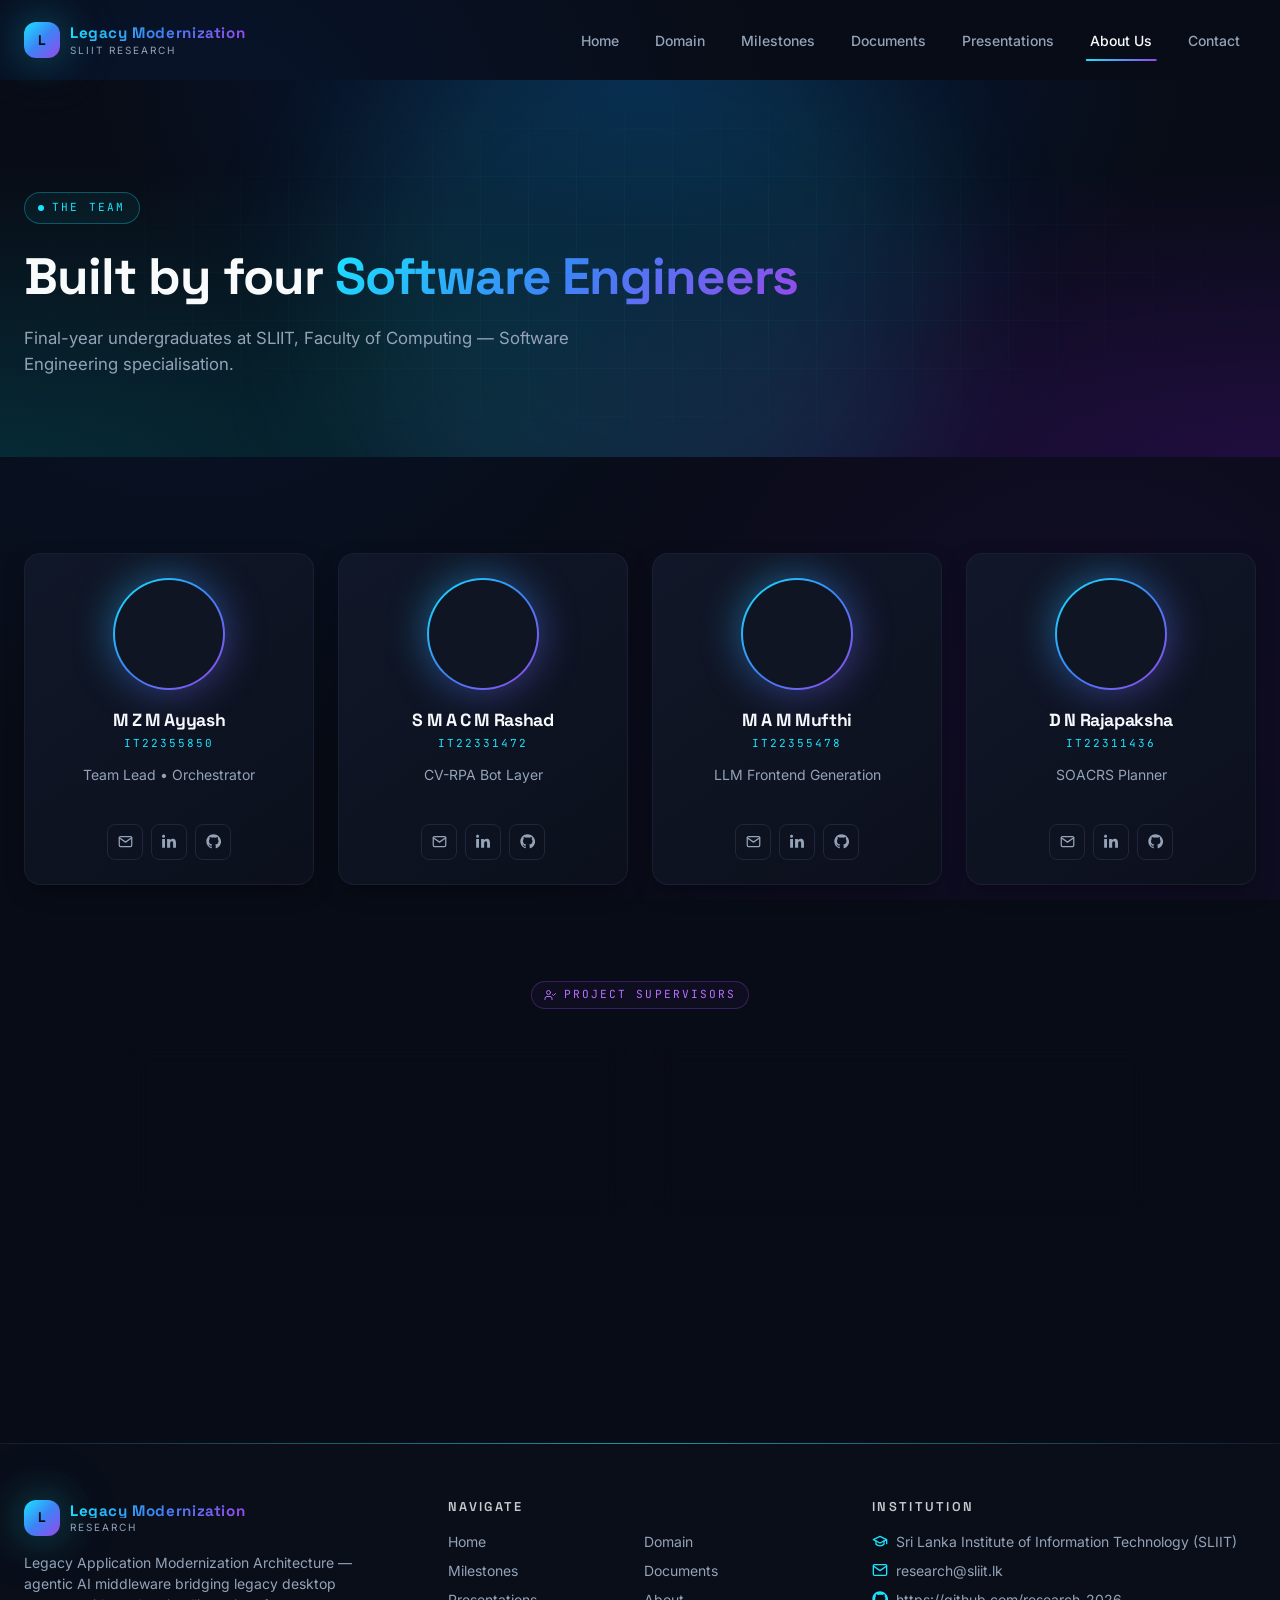
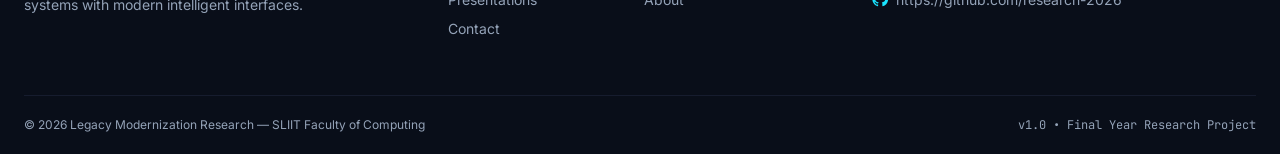
==== public/static/about.html @ c26b7e1b "first commit" ====
<!doctype html>
<html lang="en">

<head>
  <meta charset="UTF-8" />
  <meta name="viewport" content="width=device-width, initial-scale=1.0" />
  <title>About the Team — Legacy Modernization Research</title>
  <meta name="description"
    content="Final-year undergraduates at SLIIT, Faculty of Computing — Software Engineering specialisation." />
  <link rel="preconnect" href="https://fonts.googleapis.com" />
  <link rel="preconnect" href="https://fonts.gstatic.com" crossorigin />
  <link
    href="https://fonts.googleapis.com/css2?family=Inter:wght@300;400;500;600;700&family=Space+Grotesk:wght@400;500;600;700&family=JetBrains+Mono:wght@400;500&display=swap"
    rel="stylesheet" />
  <link rel="stylesheet" href="styles.css" />
</head>

<body>
  <div class="app-shell">

    <header class="site-header">
      <div class="container">
        <nav class="nav" aria-label="Primary">
          <a class="brand" href="index.html"><span class="brand-mark">L</span><span class="brand-text"><span
                class="brand-name brand-name-grad">Legacy Modernization</span><span class="brand-sub">SLIIT
                Research</span></span></a>
          <div class="nav-links">
            <a class="nav-link" data-nav="index.html" href="index.html">Home</a>
            <a class="nav-link" data-nav="domain.html" href="domain.html">Domain</a>
            <a class="nav-link" data-nav="milestones.html" href="milestones.html">Milestones</a>
            <a class="nav-link" data-nav="documents.html" href="documents.html">Documents</a>
            <a class="nav-link" data-nav="presentations.html" href="presentations.html">Presentations</a>
            <a class="nav-link" data-nav="about.html" href="about.html">About Us</a>
            <a class="nav-link" data-nav="contact.html" href="contact.html">Contact</a>
          </div>
          <button class="menu-btn" aria-label="Toggle menu" aria-expanded="false">
            <svg class="menu-icon-open" width="20" height="20" viewBox="0 0 24 24" fill="none" stroke="currentColor"
              stroke-width="2" stroke-linecap="round" stroke-linejoin="round">
              <line x1="3" y1="6" x2="21" y2="6" />
              <line x1="3" y1="12" x2="21" y2="12" />
              <line x1="3" y1="18" x2="21" y2="18" />
            </svg>
            <svg class="menu-icon-close" style="display:none" width="20" height="20" viewBox="0 0 24 24" fill="none"
              stroke="currentColor" stroke-width="2" stroke-linecap="round" stroke-linejoin="round">
              <line x1="18" y1="6" x2="6" y2="18" />
              <line x1="6" y1="6" x2="18" y2="18" />
            </svg>
          </button>
        </nav>
      </div>
      <div class="mobile-drawer">
        <div class="container">
          <div class="mobile-drawer-inner">
            <a class="mobile-link" data-nav="index.html" href="index.html">Home</a>
            <a class="mobile-link" data-nav="domain.html" href="domain.html">Domain</a>
            <a class="mobile-link" data-nav="milestones.html" href="milestones.html">Milestones</a>
            <a class="mobile-link" data-nav="documents.html" href="documents.html">Documents</a>
            <a class="mobile-link" data-nav="presentations.html" href="presentations.html">Presentations</a>
            <a class="mobile-link" data-nav="about.html" href="about.html">About Us</a>
            <a class="mobile-link" data-nav="contact.html" href="contact.html">Contact</a>
          </div>
        </div>
      </div>
    </header>

    <main>
      <section class="page-hero">
        <div class="page-hero-grid grid-bg"></div>
        <div class="page-hero-blob"></div>
        <div class="container">
          <div class="page-hero-inner">
            <div class="hero-eyebrow animate-fade-in"><span
                style="width:6px;height:6px;border-radius:9999px;background:hsl(var(--primary));display:inline-block;animation:glow-pulse 4s ease-in-out infinite;"></span>The
              Team</div>
            <h1 class="animate-fade-in-up">Built by four <span class="text-gradient">Software Engineers</span></h1>
            <p class="subtitle animate-fade-in-up delay-150">Final-year undergraduates at SLIIT, Faculty of Computing —
              Software Engineering specialisation.</p>
          </div>
        </div>
      </section>

      <section class="section">
        <div class="container">
          <div class="team-grid">

            <div class="glow-card team-card animate-fade-in-up">
              <div class="avatar-wrap">
                <div class="avatar-glow"></div>
                <div class="avatar-ring">
                  <div class="avatar-inner text-gradient">MA</div>
                </div>
              </div>
              <h3>M Z M Ayyash</h3>
              <p class="team-id">IT22355850</p>
              <p class="team-role">Team Lead • Orchestrator</p>
              <div class="team-icons">
                <a class="icon-btn" href="mailto:it22355850@my.sliit.lk" aria-label="Email"><svg width="15" height="15"
                    viewBox="0 0 24 24" fill="none" stroke="currentColor" stroke-width="2" stroke-linecap="round"
                    stroke-linejoin="round">
                    <rect x="2" y="4" width="20" height="16" rx="2" />
                    <polyline points="22 6 12 13 2 6" />
                  </svg></a>
                <a class="icon-btn" href="https://www.linkedin.com/in/ayyashzamny/" onclick="event.preventDefault()"
                  aria-label="LinkedIn"><svg width="15" height="15" viewBox="0 0 24 24" fill="currentColor">
                    <path
                      d="M4.98 3.5C4.98 4.88 3.87 6 2.5 6S0 4.88 0 3.5 1.12 1 2.5 1s2.48 1.12 2.48 2.5zM.22 8h4.56v14H.22zM8.13 8h4.37v1.92h.06c.61-1.16 2.1-2.38 4.32-2.38 4.62 0 5.47 3.04 5.47 7v7.46h-4.56v-6.61c0-1.58-.03-3.61-2.2-3.61-2.2 0-2.54 1.72-2.54 3.5V22H8.13z" />
                  </svg></a>
                <a class="icon-btn" href="https://github.com/ayyashzamny" onclick="event.preventDefault()"
                  aria-label="GitHub"><svg width="15" height="15" viewBox="0 0 24 24" fill="currentColor">
                    <path
                      d="M12 .5C5.6.5.5 5.6.5 12c0 5.1 3.3 9.4 7.9 10.9.6.1.8-.3.8-.6v-2.2c-3.2.7-3.9-1.5-3.9-1.5-.5-1.3-1.3-1.7-1.3-1.7-1.1-.7.1-.7.1-.7 1.2.1 1.8 1.2 1.8 1.2 1 1.8 2.7 1.3 3.4 1 .1-.8.4-1.3.8-1.6-2.6-.3-5.3-1.3-5.3-5.7 0-1.3.5-2.3 1.2-3.1-.1-.3-.5-1.5.1-3.1 0 0 1-.3 3.3 1.2.9-.3 2-.4 3-.4s2.1.1 3 .4c2.3-1.6 3.3-1.2 3.3-1.2.7 1.6.2 2.8.1 3.1.8.8 1.2 1.9 1.2 3.1 0 4.4-2.7 5.4-5.3 5.7.4.4.8 1.1.8 2.2v3.3c0 .3.2.7.8.6 4.6-1.5 7.9-5.8 7.9-10.9C23.5 5.6 18.4.5 12 .5z" />
                  </svg></a>
              </div>
            </div>

            <div class="glow-card team-card animate-fade-in-up delay-100">
              <div class="avatar-wrap">
                <div class="avatar-glow"></div>
                <div class="avatar-ring">
                  <div class="avatar-inner text-gradient">SR</div>
                </div>
              </div>
              <h3>S M A C M Rashad</h3>
              <p class="team-id">IT22331472</p>
              <p class="team-role">CV-RPA Bot Layer</p>
              <div class="team-icons">
                <a class="icon-btn" href="mailto:it22331472@my.sliit.lk" aria-label="Email"><svg width="15" height="15"
                    viewBox="0 0 24 24" fill="none" stroke="currentColor" stroke-width="2" stroke-linecap="round"
                    stroke-linejoin="round">
                    <rect x="2" y="4" width="20" height="16" rx="2" />
                    <polyline points="22 6 12 13 2 6" />
                  </svg></a>
                <a class="icon-btn" href="https://www.linkedin.com/in/rashad-cader/" onclick="event.preventDefault()"
                  aria-label="LinkedIn"><svg width="15" height="15" viewBox="0 0 24 24" fill="currentColor">
                    <path
                      d="M4.98 3.5C4.98 4.88 3.87 6 2.5 6S0 4.88 0 3.5 1.12 1 2.5 1s2.48 1.12 2.48 2.5zM.22 8h4.56v14H.22zM8.13 8h4.37v1.92h.06c.61-1.16 2.1-2.38 4.32-2.38 4.62 0 5.47 3.04 5.47 7v7.46h-4.56v-6.61c0-1.58-.03-3.61-2.2-3.61-2.2 0-2.54 1.72-2.54 3.5V22H8.13z" />
                  </svg></a>
                <a class="icon-btn" href="https://github.com/R21Rash" onclick="event.preventDefault()"
                  aria-label="GitHub"><svg width="15" height="15" viewBox="0 0 24 24" fill="currentColor">
                    <path
                      d="M12 .5C5.6.5.5 5.6.5 12c0 5.1 3.3 9.4 7.9 10.9.6.1.8-.3.8-.6v-2.2c-3.2.7-3.9-1.5-3.9-1.5-.5-1.3-1.3-1.7-1.3-1.7-1.1-.7.1-.7.1-.7 1.2.1 1.8 1.2 1.8 1.2 1 1.8 2.7 1.3 3.4 1 .1-.8.4-1.3.8-1.6-2.6-.3-5.3-1.3-5.3-5.7 0-1.3.5-2.3 1.2-3.1-.1-.3-.5-1.5.1-3.1 0 0 1-.3 3.3 1.2.9-.3 2-.4 3-.4s2.1.1 3 .4c2.3-1.6 3.3-1.2 3.3-1.2.7 1.6.2 2.8.1 3.1.8.8 1.2 1.9 1.2 3.1 0 4.4-2.7 5.4-5.3 5.7.4.4.8 1.1.8 2.2v3.3c0 .3.2.7.8.6 4.6-1.5 7.9-5.8 7.9-10.9C23.5 5.6 18.4.5 12 .5z" />
                  </svg></a>
              </div>
            </div>

            <div class="glow-card team-card animate-fade-in-up delay-200">
              <div class="avatar-wrap">
                <div class="avatar-glow"></div>
                <div class="avatar-ring">
                  <div class="avatar-inner text-gradient">MM</div>
                </div>
              </div>
              <h3>M A M Mufthi</h3>
              <p class="team-id">IT22355478</p>
              <p class="team-role">LLM Frontend Generation</p>
              <div class="team-icons">
                <a class="icon-btn" href="mailto:it22355478@my.sliit.lk" aria-label="Email"><svg width="15" height="15"
                    viewBox="0 0 24 24" fill="none" stroke="currentColor" stroke-width="2" stroke-linecap="round"
                    stroke-linejoin="round">
                    <rect x="2" y="4" width="20" height="16" rx="2" />
                    <polyline points="22 6 12 13 2 6" />
                  </svg></a>
                <a class="icon-btn" href="https://www.linkedin.com/in/mufthi-alawdeen/" onclick="event.preventDefault()"
                  aria-label="LinkedIn"><svg width="15" height="15" viewBox="0 0 24 24" fill="currentColor">
                    <path
                      d="M4.98 3.5C4.98 4.88 3.87 6 2.5 6S0 4.88 0 3.5 1.12 1 2.5 1s2.48 1.12 2.48 2.5zM.22 8h4.56v14H.22zM8.13 8h4.37v1.92h.06c.61-1.16 2.1-2.38 4.32-2.38 4.62 0 5.47 3.04 5.47 7v7.46h-4.56v-6.61c0-1.58-.03-3.61-2.2-3.61-2.2 0-2.54 1.72-2.54 3.5V22H8.13z" />
                  </svg></a>
                <a class="icon-btn" href="#" onclick="event.preventDefault()" aria-label="GitHub"><svg width="15"
                    height="15" viewBox="0 0 24 24" fill="currentColor">
                    <path
                      d="M12 .5C5.6.5.5 5.6.5 12c0 5.1 3.3 9.4 7.9 10.9.6.1.8-.3.8-.6v-2.2c-3.2.7-3.9-1.5-3.9-1.5-.5-1.3-1.3-1.7-1.3-1.7-1.1-.7.1-.7.1-.7 1.2.1 1.8 1.2 1.8 1.2 1 1.8 2.7 1.3 3.4 1 .1-.8.4-1.3.8-1.6-2.6-.3-5.3-1.3-5.3-5.7 0-1.3.5-2.3 1.2-3.1-.1-.3-.5-1.5.1-3.1 0 0 1-.3 3.3 1.2.9-.3 2-.4 3-.4s2.1.1 3 .4c2.3-1.6 3.3-1.2 3.3-1.2.7 1.6.2 2.8.1 3.1.8.8 1.2 1.9 1.2 3.1 0 4.4-2.7 5.4-5.3 5.7.4.4.8 1.1.8 2.2v3.3c0 .3.2.7.8.6 4.6-1.5 7.9-5.8 7.9-10.9C23.5 5.6 18.4.5 12 .5z" />
                  </svg></a>
              </div>
            </div>

            <div class="glow-card team-card animate-fade-in-up delay-300">
              <div class="avatar-wrap">
                <div class="avatar-glow"></div>
                <div class="avatar-ring">
                  <div class="avatar-inner text-gradient">DR</div>
                </div>
              </div>
              <h3>D N Rajapaksha</h3>
              <p class="team-id">IT22311436</p>
              <p class="team-role">SOACRS Planner</p>
              <div class="team-icons">
                <a class="icon-btn" href="mailto:it22311436@my.sliit.lk" aria-label="Email"><svg width="15" height="15"
                    viewBox="0 0 24 24" fill="none" stroke="currentColor" stroke-width="2" stroke-linecap="round"
                    stroke-linejoin="round">
                    <rect x="2" y="4" width="20" height="16" rx="2" />
                    <polyline points="22 6 12 13 2 6" />
                  </svg></a>
                <a class="icon-btn" href="https://www.linkedin.com/in/dumidurajapaksha/"
                  onclick="event.preventDefault()" aria-label="LinkedIn"><svg width="15" height="15" viewBox="0 0 24 24"
                    fill="currentColor">
                    <path
                      d="M4.98 3.5C4.98 4.88 3.87 6 2.5 6S0 4.88 0 3.5 1.12 1 2.5 1s2.48 1.12 2.48 2.5zM.22 8h4.56v14H.22zM8.13 8h4.37v1.92h.06c.61-1.16 2.1-2.38 4.32-2.38 4.62 0 5.47 3.04 5.47 7v7.46h-4.56v-6.61c0-1.58-.03-3.61-2.2-3.61-2.2 0-2.54 1.72-2.54 3.5V22H8.13z" />
                  </svg></a>
                <a class="icon-btn" href="https://github.com/Dumidu1212" onclick="event.preventDefault()"
                  aria-label="GitHub"><svg width="15" height="15" viewBox="0 0 24 24" fill="currentColor">
                    <path
                      d="M12 .5C5.6.5.5 5.6.5 12c0 5.1 3.3 9.4 7.9 10.9.6.1.8-.3.8-.6v-2.2c-3.2.7-3.9-1.5-3.9-1.5-.5-1.3-1.3-1.7-1.3-1.7-1.1-.7.1-.7.1-.7 1.2.1 1.8 1.2 1.8 1.2 1 1.8 2.7 1.3 3.4 1 .1-.8.4-1.3.8-1.6-2.6-.3-5.3-1.3-5.3-5.7 0-1.3.5-2.3 1.2-3.1-.1-.3-.5-1.5.1-3.1 0 0 1-.3 3.3 1.2.9-.3 2-.4 3-.4s2.1.1 3 .4c2.3-1.6 3.3-1.2 3.3-1.2.7 1.6.2 2.8.1 3.1.8.8 1.2 1.9 1.2 3.1 0 4.4-2.7 5.4-5.3 5.7.4.4.8 1.1.8 2.2v3.3c0 .3.2.7.8.6 4.6-1.5 7.9-5.8 7.9-10.9C23.5 5.6 18.4.5 12 .5z" />
                  </svg></a>
              </div>
            </div>

          </div>
        </div>
      </section>

      <section class="section supervisor-section" style="padding-top:0;">
        <div class="container">
          <div style="text-align:center;margin-bottom:2rem;">
            <span class="sup-tag"><svg width="12" height="12" viewBox="0 0 24 24" fill="none" stroke="currentColor"
                stroke-width="2" stroke-linecap="round" stroke-linejoin="round">
                <path d="M16 21v-2a4 4 0 0 0-4-4H6a4 4 0 0 0-4 4v2" />
                <circle cx="9" cy="7" r="4" />
                <polyline points="17 11 19 13 23 9" />
              </svg>Project Supervisors</span>
          </div>

          <div class="sup-grid">
            <!-- Supervisor -->
            <div class="glow-card sup-card">
              <div class="avatar-wrap">
                <div class="avatar-glow"
                  style="background:linear-gradient(135deg,hsl(var(--secondary)),hsl(var(--primary)));"></div>
                <div class="avatar-ring"
                  style="background:linear-gradient(135deg,hsl(var(--secondary)),hsl(var(--primary)));">
                  <div class="avatar-inner text-gradient">VJ</div>
                </div>
              </div>
              <div class="sup-text-center">
                <h3>Mr. Vishan Jayasinghearachchi</h3>
                <p class="sup-role">Supervisor</p>
                <p class="sup-meta"><svg width="15" height="15" viewBox="0 0 24 24" fill="none" stroke="currentColor"
                    stroke-width="2" stroke-linecap="round" stroke-linejoin="round">
                    <path d="M22 10v6M2 10l10-5 10 5-10 5z" />
                    <path d="M6 12v5c3 3 9 3 12 0v-5" />
                  </svg> Dept. of Computer Science & Software Engineering, SLIIT</p>
              </div>
            </div>

            <!-- Co-Supervisor -->
            <div class="glow-card sup-card">
              <div class="avatar-wrap">
                <div class="avatar-glow"
                  style="background:linear-gradient(135deg,hsl(var(--primary)),hsl(var(--secondary)));"></div>
                <div class="avatar-ring"
                  style="background:linear-gradient(135deg,hsl(var(--primary)),hsl(var(--secondary)));">
                  <div class="avatar-inner text-gradient">DK</div>
                </div>
              </div>
              <div class="sup-text-center">
                <h3>Dr. Dharshana Kasthurirathna</h3>
                <p class="sup-role">Co-Supervisor</p>
                <p class="sup-meta"><svg width="15" height="15" viewBox="0 0 24 24" fill="none" stroke="currentColor"
                    stroke-width="2" stroke-linecap="round" stroke-linejoin="round">
                    <path d="M22 10v6M2 10l10-5 10 5-10 5z" />
                    <path d="M6 12v5c3 3 9 3 12 0v-5" />
                  </svg> Dept. of Computer Science & Software Engineering, SLIIT</p>
              </div>
            </div>
          </div>
        </div>
      </section>
    </main>

    <footer class="site-footer">
      <div class="container">
        <div class="footer-grid">
          <div>
            <a class="brand" href="index.html"><span class="brand-mark">L</span><span class="brand-text"><span
                  class="brand-name brand-name-grad">Legacy Modernization</span><span
                  class="brand-sub">Research</span></span></a>
            <p class="footer-blurb">Legacy Application Modernization Architecture — agentic AI middleware bridging
              legacy desktop systems with modern intelligent interfaces.</p>
          </div>
          <div>
            <h4>Navigate</h4>
            <div class="footer-nav">
              <a href="index.html">Home</a><a href="domain.html">Domain</a><a href="milestones.html">Milestones</a><a
                href="documents.html">Documents</a><a href="presentations.html">Presentations</a><a
                href="about.html">About</a><a href="contact.html">Contact</a>
            </div>
          </div>
          <div>
            <h4>Institution</h4>
            <ul class="footer-info">
              <li><svg width="16" height="16" viewBox="0 0 24 24" fill="none" stroke="currentColor" stroke-width="2"
                  stroke-linecap="round" stroke-linejoin="round">
                  <path d="M22 10v6M2 10l10-5 10 5-10 5z" />
                  <path d="M6 12v5c3 3 9 3 12 0v-5" />
                </svg><span>Sri Lanka Institute of Information Technology (SLIIT)</span></li>
              <li><svg width="16" height="16" viewBox="0 0 24 24" fill="none" stroke="currentColor" stroke-width="2"
                  stroke-linecap="round" stroke-linejoin="round">
                  <rect x="2" y="4" width="20" height="16" rx="2" />
                  <polyline points="22 6 12 13 2 6" />
                </svg><span>research@sliit.lk</span></li>
              <li><svg width="16" height="16" viewBox="0 0 24 24" fill="currentColor">
                  <path
                    d="M12 .5C5.6.5.5 5.6.5 12c0 5.1 3.3 9.4 7.9 10.9.6.1.8-.3.8-.6v-2.2c-3.2.7-3.9-1.5-3.9-1.5-.5-1.3-1.3-1.7-1.3-1.7-1.1-.7.1-.7.1-.7 1.2.1 1.8 1.2 1.8 1.2 1 1.8 2.7 1.3 3.4 1 .1-.8.4-1.3.8-1.6-2.6-.3-5.3-1.3-5.3-5.7 0-1.3.5-2.3 1.2-3.1-.1-.3-.5-1.5.1-3.1 0 0 1-.3 3.3 1.2.9-.3 2-.4 3-.4s2.1.1 3 .4c2.3-1.6 3.3-1.2 3.3-1.2.7 1.6.2 2.8.1 3.1.8.8 1.2 1.9 1.2 3.1 0 4.4-2.7 5.4-5.3 5.7.4.4.8 1.1.8 2.2v3.3c0 .3.2.7.8.6 4.6-1.5 7.9-5.8 7.9-10.9C23.5 5.6 18.4.5 12 .5z" />
                </svg><span>https://github.com/research-2026</span></li>
            </ul>
          </div>
        </div>
        <div class="footer-bottom">
          <p>© <span data-year>2025</span> Legacy Modernization Research — SLIIT Faculty of Computing</p>
          <p class="font-mono">v1.0 • Final Year Research Project</p>
        </div>
      </div>
    </footer>

  </div>
  <script src="script.js" defer></script>
</body>

</html>
---- public/static/styles.css ----
/* Legacy Application Modernization Architecture — SLIIT Research
   Pure CSS port of the dark, futuristic AI research lab aesthetic. */

:root {
  --background: 225 45% 6%;
  --background-elevated: 224 40% 9%;
  --foreground: 210 40% 98%;
  --card: 224 38% 10%;
  --card-foreground: 210 40% 98%;

  --primary: 187 100% 55%;
  --primary-foreground: 224 50% 6%;
  --primary-glow: 187 100% 65%;

  --secondary: 270 80% 60%;
  --secondary-foreground: 210 40% 98%;
  --secondary-glow: 270 100% 72%;

  --muted: 224 25% 15%;
  --muted-foreground: 215 20% 65%;

  --accent: 217 91% 60%;
  --accent-foreground: 210 40% 98%;
  --accent-glow: 217 100% 72%;

  --destructive: 0 84% 60%;

  --border: 224 30% 18%;
  --input: 224 30% 14%;
  --ring: 187 100% 55%;

  --radius: 0.875rem;

  --gradient-primary: linear-gradient(135deg, hsl(187 100% 55%) 0%, hsl(217 91% 60%) 50%, hsl(270 80% 60%) 100%);
  --gradient-hero: radial-gradient(ellipse at top, hsl(217 91% 25% / 0.4) 0%, transparent 60%),
                   radial-gradient(ellipse at bottom right, hsl(270 80% 30% / 0.35) 0%, transparent 55%),
                   radial-gradient(ellipse at bottom left, hsl(187 100% 25% / 0.3) 0%, transparent 55%),
                   hsl(225 45% 6%);
  --gradient-card: linear-gradient(145deg, hsl(224 40% 12% / 0.9) 0%, hsl(224 40% 8% / 0.9) 100%);

  --shadow-glow-cyan: 0 0 40px hsl(187 100% 55% / 0.35), 0 0 80px hsl(187 100% 55% / 0.15);
  --shadow-glow-purple: 0 0 40px hsl(270 80% 60% / 0.4), 0 0 80px hsl(270 80% 60% / 0.15);
  --shadow-elevated: 0 20px 60px -20px hsl(187 100% 55% / 0.25), 0 10px 30px -10px hsl(225 50% 2% / 0.6);
  --shadow-card: 0 8px 24px -8px hsl(225 50% 2% / 0.6);

  --ease-smooth: cubic-bezier(0.22, 1, 0.36, 1);
}

* { box-sizing: border-box; margin: 0; padding: 0; border-color: hsl(var(--border)); }
*::before, *::after { box-sizing: border-box; }

html { scroll-behavior: smooth; -webkit-text-size-adjust: 100%; }

body {
  min-height: 100vh;
  background-color: hsl(var(--background));
  color: hsl(var(--foreground));
  font-family: 'Inter', system-ui, -apple-system, sans-serif;
  font-size: 16px;
  line-height: 1.5;
  -webkit-font-smoothing: antialiased;
  background-image:
    radial-gradient(circle at 15% 20%, hsl(217 91% 30% / 0.18) 0%, transparent 45%),
    radial-gradient(circle at 85% 80%, hsl(270 80% 30% / 0.15) 0%, transparent 45%);
  background-attachment: fixed;
}

h1, h2, h3, h4, h5, h6 {
  font-family: 'Space Grotesk', 'Inter', sans-serif;
  letter-spacing: -0.02em;
  font-weight: 700;
  line-height: 1.15;
}

a { color: inherit; text-decoration: none; }
img, svg { display: block; max-width: 100%; }
button { font: inherit; cursor: pointer; background: none; border: none; color: inherit; }
input, textarea { font: inherit; color: inherit; }

::selection { background: hsl(var(--primary) / 0.3); color: hsl(var(--foreground)); }

::-webkit-scrollbar { width: 10px; height: 10px; }
::-webkit-scrollbar-track { background: hsl(var(--background)); }
::-webkit-scrollbar-thumb {
  background: linear-gradient(hsl(var(--primary) / 0.5), hsl(var(--secondary) / 0.5));
  border-radius: 10px;
}
::-webkit-scrollbar-thumb:hover {
  background: linear-gradient(hsl(var(--primary)), hsl(var(--secondary)));
}

/* ---------- Layout ---------- */
.container {
  width: 100%;
  max-width: 1280px;
  margin: 0 auto;
  padding: 0 1.5rem;
}
@media (min-width: 1400px) { .container { max-width: 1400px; } }

main { padding-top: 4rem; flex: 1; }
@media (min-width: 768px) { main { padding-top: 5rem; } }

.app-shell { min-height: 100vh; display: flex; flex-direction: column; }

/* ---------- Utility helpers ---------- */
.text-gradient {
  background: var(--gradient-primary);
  -webkit-background-clip: text;
  background-clip: text;
  color: transparent;
}
.bg-hero { background: var(--gradient-hero); }
.font-mono { font-family: 'JetBrains Mono', ui-monospace, monospace; }
.font-display { font-family: 'Space Grotesk', 'Inter', sans-serif; }
.muted { color: hsl(var(--muted-foreground)); }
.uppercase-eyebrow {
  text-transform: uppercase;
  font-family: 'JetBrains Mono', monospace;
  font-size: 0.7rem;
  letter-spacing: 0.2em;
  color: hsl(var(--primary));
}

/* ---------- Glass / glow cards ---------- */
.glass-card {
  background: var(--gradient-card);
  backdrop-filter: blur(12px);
  -webkit-backdrop-filter: blur(12px);
  border: 1px solid hsl(var(--border) / 0.6);
  border-radius: 1rem;
}
.glow-card {
  position: relative;
  overflow: hidden;
  background: var(--gradient-card);
  backdrop-filter: blur(12px);
  -webkit-backdrop-filter: blur(12px);
  border: 1px solid hsl(var(--border) / 0.6);
  border-radius: 1rem;
  box-shadow: var(--shadow-card);
  transition: transform 0.5s var(--ease-smooth), box-shadow 0.5s var(--ease-smooth);
}
.glow-card::before {
  content: '';
  position: absolute;
  inset: -1px;
  border-radius: inherit;
  padding: 1px;
  background: linear-gradient(135deg, hsl(var(--primary) / 0), hsl(var(--primary) / 0.6), hsl(var(--secondary) / 0.6), hsl(var(--primary) / 0));
  -webkit-mask: linear-gradient(#000 0 0) content-box, linear-gradient(#000 0 0);
  -webkit-mask-composite: xor;
          mask-composite: exclude;
  opacity: 0;
  transition: opacity 0.5s var(--ease-smooth);
  pointer-events: none;
}
.glow-card:hover::before { opacity: 1; }
.glow-card:hover { transform: translateY(-4px); box-shadow: var(--shadow-elevated); }

.shadow-glow-cyan { box-shadow: var(--shadow-glow-cyan); }
.shadow-glow-purple { box-shadow: var(--shadow-glow-purple); }

/* Background grid */
.grid-bg {
  background-image:
    linear-gradient(hsl(var(--primary) / 0.06) 1px, transparent 1px),
    linear-gradient(90deg, hsl(var(--primary) / 0.06) 1px, transparent 1px);
  background-size: 48px 48px;
  -webkit-mask-image: radial-gradient(ellipse at center, black 30%, transparent 75%);
          mask-image: radial-gradient(ellipse at center, black 30%, transparent 75%);
}

/* ---------- Navbar ---------- */
.site-header {
  position: fixed;
  top: 0; left: 0; right: 0;
  z-index: 50;
  transition: all 0.5s var(--ease-smooth);
  background: transparent;
}
.site-header.scrolled {
  background: hsl(var(--background) / 0.75);
  backdrop-filter: blur(18px);
  -webkit-backdrop-filter: blur(18px);
  border-bottom: 1px solid hsl(var(--border) / 0.6);
  box-shadow: var(--shadow-card);
}
.nav {
  display: flex;
  align-items: center;
  justify-content: space-between;
  height: 4rem;
}
@media (min-width: 768px) { .nav { height: 5rem; } }

.brand {
  display: inline-flex;
  align-items: center;
  gap: 0.625rem;
}
.brand-mark {
  position: relative;
  width: 2.25rem;
  height: 2.25rem;
  border-radius: 0.75rem;
  background: var(--gradient-primary);
  display: flex;
  align-items: center;
  justify-content: center;
  font-family: 'Space Grotesk', sans-serif;
  font-weight: 700;
  font-size: 0.875rem;
  color: hsl(var(--primary-foreground));
  box-shadow: var(--shadow-glow-cyan);
  animation: glow-pulse 4s ease-in-out infinite;
}
.brand-text { display: flex; flex-direction: column; line-height: 1; }
.brand-name { font-family: 'Space Grotesk', sans-serif; font-weight: 700; font-size: 0.95rem; letter-spacing: 0.04em; }
.brand-name-grad { background: var(--gradient-primary); -webkit-background-clip: text; background-clip: text; color: transparent; }
.brand-sub { font-size: 0.625rem; text-transform: uppercase; letter-spacing: 0.2em; color: hsl(var(--muted-foreground)); margin-top: 4px; }

.nav-links { display: none; align-items: center; gap: 0.25rem; }
@media (min-width: 1024px) { .nav-links { display: flex; } }

.nav-link {
  position: relative;
  padding: 0.5rem 1rem;
  font-size: 0.875rem;
  font-weight: 500;
  color: hsl(var(--muted-foreground));
  transition: color 0.3s;
}
.nav-link::after {
  content: '';
  position: absolute;
  left: 50%;
  bottom: -2px;
  height: 2px;
  width: 0;
  transform: translateX(-50%);
  background: linear-gradient(to right, hsl(var(--primary)), hsl(var(--secondary)));
  transition: width 0.3s;
  border-radius: 2px;
}
.nav-link:hover { color: hsl(var(--foreground)); }
.nav-link:hover::after,
.nav-link.active::after { width: 75%; }
.nav-link.active { color: hsl(var(--foreground)); }

.menu-btn {
  display: inline-flex;
  align-items: center;
  justify-content: center;
  width: 2.5rem;
  height: 2.5rem;
  border-radius: 0.5rem;
  border: 1px solid hsl(var(--border) / 0.6);
  color: hsl(var(--foreground));
  transition: all 0.3s;
}
.menu-btn:hover { color: hsl(var(--primary)); border-color: hsl(var(--primary) / 0.6); }
@media (min-width: 1024px) { .menu-btn { display: none; } }

.mobile-drawer {
  overflow: hidden;
  max-height: 0;
  opacity: 0;
  transition: max-height 0.5s var(--ease-smooth), opacity 0.5s var(--ease-smooth);
  background: hsl(var(--background) / 0.95);
  backdrop-filter: blur(18px);
  -webkit-backdrop-filter: blur(18px);
  border-bottom: 1px solid hsl(var(--border) / 0.6);
}
.mobile-drawer.open { max-height: 600px; opacity: 1; }
.mobile-drawer-inner { display: flex; flex-direction: column; gap: 0.25rem; padding: 1rem 0; }
.mobile-link {
  padding: 0.75rem 1rem;
  border-radius: 0.5rem;
  font-size: 0.875rem;
  font-weight: 500;
  color: hsl(var(--muted-foreground));
  transition: all 0.2s;
}
.mobile-link:hover { color: hsl(var(--foreground)); background: hsl(var(--muted) / 0.4); }
.mobile-link.active {
  color: hsl(var(--primary));
  background: hsl(var(--primary) / 0.1);
  border: 1px solid hsl(var(--primary) / 0.3);
}

/* ---------- Buttons ---------- */
.btn {
  display: inline-flex;
  align-items: center;
  justify-content: center;
  gap: 0.5rem;
  padding: 0.6rem 1.1rem;
  border-radius: 0.6rem;
  font-weight: 600;
  font-size: 0.9rem;
  transition: all 0.3s var(--ease-smooth);
  border: 1px solid transparent;
  white-space: nowrap;
}
.btn-lg { padding: 0.85rem 1.5rem; font-size: 0.95rem; border-radius: 0.7rem; }
.btn-primary {
  background: var(--gradient-primary);
  color: hsl(var(--primary-foreground));
}
.btn-primary:hover { transform: translateY(-2px); box-shadow: var(--shadow-glow-cyan); opacity: 0.97; }
.btn-outline {
  background: transparent;
  color: hsl(var(--foreground));
  border-color: hsl(var(--primary) / 0.4);
}
.btn-outline:hover { background: hsl(var(--primary) / 0.1); border-color: hsl(var(--primary) / 0.7); }
.btn-block { width: 100%; }

.icon-btn {
  display: inline-flex;
  align-items: center;
  justify-content: center;
  width: 2.25rem;
  height: 2.25rem;
  border-radius: 0.5rem;
  border: 1px solid hsl(var(--border));
  color: hsl(var(--muted-foreground));
  transition: all 0.2s;
}
.icon-btn:hover { color: hsl(var(--primary)); border-color: hsl(var(--primary) / 0.6); }

/* ---------- Hero ---------- */
.hero {
  position: relative;
  overflow: hidden;
  background: var(--gradient-hero);
}
.hero-grid { position: absolute; inset: 0; opacity: 0.7; }
.hero-blob {
  position: absolute;
  border-radius: 9999px;
  filter: blur(72px);
  pointer-events: none;
  animation: glow-pulse 6s ease-in-out infinite;
}
.hero-blob.one { top: 33%; left: -10rem; width: 500px; height: 500px; background: hsl(var(--primary) / 0.15); }
.hero-blob.two { bottom: 0; right: -10rem; width: 600px; height: 600px; background: hsl(var(--secondary) / 0.15); animation-delay: 1.5s; }

.hero-inner {
  position: relative;
  display: grid;
  gap: 3rem;
  align-items: center;
  padding: 3rem 0 6rem;
}
@media (min-width: 1024px) { .hero-inner { grid-template-columns: 1fr 1fr; padding: 5rem 0 8rem; gap: 2rem; } }

.hero-text-col { order: 2; }
.hero-visual-col { order: 1; }
@media (min-width: 1024px) {
  .hero-text-col { order: 1; }
  .hero-visual-col { order: 2; }
}

.hero-eyebrow {
  display: inline-flex;
  align-items: center;
  gap: 0.5rem;
  padding: 0.4rem 0.8rem;
  border-radius: 9999px;
  border: 1px solid hsl(var(--primary) / 0.3);
  background: hsl(var(--primary) / 0.05);
  color: hsl(var(--primary));
  font-family: 'JetBrains Mono', monospace;
  font-size: 0.7rem;
  text-transform: uppercase;
  letter-spacing: 0.2em;
  margin-bottom: 1.5rem;
}

.hero h1 { font-size: clamp(2.4rem, 5vw, 4.5rem); }
.hero h1 .line { display: block; }
.hero h1 .sub1 { font-size: clamp(1.5rem, 3.2vw, 3rem); margin-top: 0.75rem; color: hsl(var(--foreground) / 0.95); font-weight: 600; }
.hero h1 .sub2 { font-size: clamp(1.5rem, 3.2vw, 3rem); color: hsl(var(--foreground) / 0.7); font-weight: 600; }
.hero p.lead { margin-top: 1.75rem; max-width: 36rem; color: hsl(var(--muted-foreground)); font-size: 1.05rem; }
.hero p.lead .em-cyan { color: hsl(var(--primary)); font-weight: 500; }
.hero p.lead .em-purple { color: hsl(var(--secondary-glow)); font-weight: 500; }

.hero-actions { margin-top: 2.25rem; display: flex; flex-wrap: wrap; gap: 1rem; }

.hero-stats {
  margin-top: 3.5rem;
  display: grid;
  grid-template-columns: repeat(2, 1fr);
  gap: 1rem;
}
@media (min-width: 640px) { .hero-stats { grid-template-columns: repeat(4, 1fr); } }
.stat { padding: 1rem; text-align: center; }
.stat .value { font-family: 'Space Grotesk', sans-serif; font-weight: 700; font-size: clamp(1.5rem, 3vw, 1.875rem); }
.stat .label { font-size: 0.69rem; text-transform: uppercase; letter-spacing: 0.1em; color: hsl(var(--muted-foreground)); margin-top: 0.25rem; }

.hero-fade { position: absolute; bottom: 0; left: 0; right: 0; height: 8rem; background: linear-gradient(to bottom, transparent, hsl(var(--background))); pointer-events: none; }

/* Page hero (subpages) */
.page-hero { position: relative; overflow: hidden; background: var(--gradient-hero); }
.page-hero-grid { position: absolute; inset: 0; opacity: 0.6; }
.page-hero-blob { position: absolute; top: -6rem; left: 50%; transform: translateX(-50%); width: 600px; height: 600px; border-radius: 9999px; background: hsl(var(--primary) / 0.1); filter: blur(72px); pointer-events: none; }
.page-hero-inner { position: relative; padding: 5rem 0 4rem; }
@media (min-width: 768px) { .page-hero-inner { padding: 7rem 0 5rem; } }
.page-hero h1 { font-size: clamp(2rem, 4vw, 3.75rem); max-width: 56rem; }
.page-hero p.subtitle { margin-top: 1.25rem; max-width: 40rem; color: hsl(var(--muted-foreground)); font-size: 1.05rem; }

/* Section spacing */
section.section { padding: 4rem 0; }
@media (min-width: 768px) { section.section { padding: 6rem 0; } }

/* Generic centered intro */
.section-intro { text-align: center; max-width: 48rem; margin: 0 auto 3.5rem; }
.section-intro h2 { font-size: clamp(1.75rem, 3.5vw, 3rem); }
.section-intro p { margin-top: 0.75rem; color: hsl(var(--muted-foreground)); }

/* Pillars grid (home) */
.pillars { display: grid; gap: 1.5rem; grid-template-columns: 1fr; }
@media (min-width: 640px) { .pillars { grid-template-columns: repeat(2, 1fr); } }
@media (min-width: 1024px) { .pillars { grid-template-columns: repeat(4, 1fr); } }
.pillar-icon {
  width: 3rem; height: 3rem;
  border-radius: 0.75rem;
  background: hsl(var(--primary) / 0.1);
  border: 1px solid hsl(var(--primary) / 0.3);
  display: flex; align-items: center; justify-content: center;
  color: hsl(var(--primary));
  margin-bottom: 1.25rem;
  transition: box-shadow 0.4s;
}
.glow-card:hover .pillar-icon { box-shadow: var(--shadow-glow-cyan); }
.pillar h3 { font-size: 1.05rem; margin-bottom: 0.5rem; }
.pillar p { font-size: 0.875rem; color: hsl(var(--muted-foreground)); line-height: 1.55; }

/* CTA card */
.cta-card { padding: 2.5rem; position: relative; overflow: hidden; }
@media (min-width: 768px) { .cta-card { padding: 3.5rem; } }
.cta-card .cta-blob1 { position: absolute; top: -5rem; right: -5rem; width: 18rem; height: 18rem; border-radius: 9999px; background: hsl(var(--primary) / 0.2); filter: blur(72px); }
.cta-card .cta-blob2 { position: absolute; bottom: -5rem; left: -5rem; width: 18rem; height: 18rem; border-radius: 9999px; background: hsl(var(--secondary) / 0.2); filter: blur(72px); }
.cta-card .cta-inner { position: relative; display: grid; gap: 2rem; align-items: center; }
@media (min-width: 768px) { .cta-card .cta-inner { grid-template-columns: 1fr auto; } }
.cta-card h3 { font-size: clamp(1.4rem, 2.5vw, 1.875rem); }
.cta-card p { color: hsl(var(--muted-foreground)); margin-top: 0.5rem; max-width: 36rem; }

/* ---------- Domain page ---------- */
.research-stack { display: grid; gap: 1.5rem; }
.research-card { padding: 1.75rem; display: grid; gap: 1.5rem; grid-template-columns: auto 1fr; align-items: start; }
@media (min-width: 768px) { .research-card { padding: 2.5rem; } }
.research-icon {
  width: 3.5rem; height: 3.5rem;
  border-radius: 0.75rem;
  background: hsl(var(--primary) / 0.1);
  border: 1px solid hsl(var(--primary) / 0.3);
  color: hsl(var(--primary));
  display: flex; align-items: center; justify-content: center;
  box-shadow: var(--shadow-glow-cyan);
  flex-shrink: 0;
}
.research-card h2 { font-size: clamp(1.25rem, 2.4vw, 1.875rem); margin-bottom: 0.75rem; }
.research-card p { color: hsl(var(--muted-foreground)); line-height: 1.65; font-size: 0.95rem; }

.tech-card { padding: 2rem; }
@media (min-width: 768px) { .tech-card { padding: 3rem; } }
.tech-head { display: flex; align-items: center; gap: 0.85rem; margin-bottom: 1.5rem; }
.tech-pills { display: flex; flex-wrap: wrap; gap: 0.6rem; }
.tech-pill {
  padding: 0.45rem 0.95rem;
  border-radius: 9999px;
  border: 1px solid;
  font-family: 'JetBrains Mono', monospace;
  font-size: 0.8rem;
  font-weight: 500;
  background-image: linear-gradient(135deg, var(--pill-from), var(--pill-to));
  border-color: var(--pill-border);
  color: var(--pill-text);
  transition: transform 0.2s;
}
.tech-pill:hover { transform: scale(1.05); }
.pill-cyan { --pill-from: hsl(187 100% 55% / 0.2); --pill-to: hsl(187 100% 55% / 0.05); --pill-border: hsl(187 100% 55% / 0.4); --pill-text: hsl(var(--primary)); }
.pill-purple { --pill-from: hsl(270 80% 60% / 0.2); --pill-to: hsl(270 80% 60% / 0.05); --pill-border: hsl(270 80% 60% / 0.4); --pill-text: hsl(var(--secondary-glow)); }
.pill-blue { --pill-from: hsl(217 91% 60% / 0.2); --pill-to: hsl(217 91% 60% / 0.05); --pill-border: hsl(217 91% 60% / 0.4); --pill-text: hsl(var(--accent-glow)); }

/* ---------- Milestones ---------- */
.timeline { position: relative; max-width: 64rem; margin: 0 auto; }
.timeline-line {
  position: absolute;
  left: 1.25rem;
  top: 0; bottom: 0;
  width: 1px;
  background: linear-gradient(to bottom, transparent, hsl(var(--primary) / 0.4), transparent);
}
@media (min-width: 768px) { .timeline-line { left: 50%; transform: translateX(-50%); } }
.timeline-row { position: relative; display: grid; align-items: center; margin-bottom: 2.5rem; }
@media (min-width: 768px) { .timeline-row { grid-template-columns: 1fr 1fr; gap: 3rem; } }
.timeline-dot { position: absolute; left: 1.25rem; top: 2rem; transform: translate(-50%, -50%); z-index: 2; }
@media (min-width: 768px) { .timeline-dot { left: 50%; top: 50%; } }
.timeline-dot .dot { width: 1rem; height: 1rem; border-radius: 9999px; }
.dot-done { background: hsl(var(--primary)); box-shadow: var(--shadow-glow-cyan); }
.dot-current { background: hsl(var(--secondary)); box-shadow: var(--shadow-glow-purple); animation: glow-pulse 4s ease-in-out infinite; }
.dot-upcoming { background: hsl(var(--muted)); border: 1px solid hsl(var(--border)); }

.timeline-card-wrap { padding-left: 3.5rem; }
@media (min-width: 768px) { .timeline-card-wrap { padding-left: 0; padding-right: 3rem; text-align: right; } }
.timeline-row.right .timeline-card-wrap { padding-left: 3.5rem; }
@media (min-width: 768px) {
  .timeline-row.right .timeline-card-wrap { grid-column-start: 2; padding-right: 0; padding-left: 3rem; text-align: left; }
}
.timeline-card { padding: 1.5rem; display: inline-block; width: 100%; }
.timeline-card .meta-row { display: flex; flex-wrap: wrap; gap: 0.5rem; align-items: center; margin-bottom: 0.75rem; }
.timeline-row.left .timeline-card .meta-row { justify-content: flex-start; }
@media (min-width: 768px) {
  .timeline-row.left .timeline-card .meta-row { justify-content: flex-end; }
}
.timeline-card h3 { font-size: 1.15rem; margin-bottom: 0.4rem; display: inline-flex; align-items: center; gap: 0.5rem; }
.timeline-card p { font-size: 0.875rem; color: hsl(var(--muted-foreground)); }
.chip {
  font-family: 'JetBrains Mono', monospace;
  font-size: 0.625rem;
  text-transform: uppercase;
  letter-spacing: 0.18em;
  padding: 0.25rem 0.65rem;
  border-radius: 9999px;
  border: 1px solid;
}
.chip-done { color: hsl(var(--primary)); border-color: hsl(var(--primary) / 0.4); background: hsl(var(--primary) / 0.1); }
.chip-current { color: hsl(var(--secondary-glow)); border-color: hsl(var(--secondary) / 0.4); background: hsl(var(--secondary) / 0.1); }
.chip-upcoming { color: hsl(var(--muted-foreground)); border-color: hsl(var(--border)); background: hsl(var(--muted) / 0.3); }
.meta-mini { display: inline-flex; align-items: center; gap: 0.3rem; font-size: 0.75rem; color: hsl(var(--muted-foreground)); }
.meta-mini.primary { color: hsl(var(--primary)); font-family: 'JetBrains Mono', monospace; }

.total-weight {
  margin-top: 4rem;
  max-width: 24rem;
  margin-left: auto;
  margin-right: auto;
  padding: 1.5rem;
  text-align: center;
}
.total-weight .num { font-family: 'Space Grotesk', sans-serif; font-weight: 700; font-size: 2.5rem; margin-top: 0.25rem; }

/* ---------- Documents ---------- */
.doc-grid { display: grid; gap: 1.5rem; grid-template-columns: 1fr; }
@media (min-width: 640px) { .doc-grid { grid-template-columns: repeat(2, 1fr); } }
@media (min-width: 1024px) { .doc-grid { grid-template-columns: repeat(3, 1fr); } }
.doc-card { padding: 1.5rem; display: flex; flex-direction: column; }
.doc-head { display: flex; align-items: flex-start; gap: 1rem; margin-bottom: 1rem; }
.doc-icon {
  width: 3rem; height: 3rem;
  border-radius: 0.75rem;
  background: hsl(var(--primary) / 0.1);
  border: 1px solid hsl(var(--primary) / 0.3);
  display: flex; align-items: center; justify-content: center;
  color: hsl(var(--primary));
  flex-shrink: 0;
}
.doc-card h3 { font-size: 1.05rem; line-height: 1.25; }
.doc-meta { font-family: 'JetBrains Mono', monospace; font-size: 0.69rem; text-transform: uppercase; letter-spacing: 0.12em; color: hsl(var(--muted-foreground)); margin-top: 0.25rem; }
.doc-card p { font-size: 0.875rem; color: hsl(var(--muted-foreground)); flex: 1; }
.doc-card .btn { margin-top: 1.25rem; }

/* ---------- Presentations ---------- */
.slide-grid { display: grid; gap: 2rem; grid-template-columns: 1fr; }
@media (min-width: 768px) { .slide-grid { grid-template-columns: repeat(2, 1fr); } }
.slide-card { overflow: hidden; }
.slide-preview {
  position: relative;
  aspect-ratio: 16/9;
  background: linear-gradient(135deg, hsl(var(--primary) / 0.15), hsl(var(--accent) / 0.1), hsl(var(--secondary) / 0.15));
  border-bottom: 1px solid hsl(var(--border) / 0.6);
  display: grid;
  place-items: center;
}
.slide-preview .grid-bg { position: absolute; inset: 0; opacity: 0.4; }
.slide-dots { position: absolute; top: 1rem; left: 1rem; display: flex; gap: 0.4rem; }
.slide-dot { width: 0.625rem; height: 0.625rem; border-radius: 9999px; }
.slide-dot.r { background: hsl(var(--destructive) / 0.6); }
.slide-dot.y { background: hsl(var(--secondary) / 0.6); }
.slide-dot.g { background: hsl(var(--primary) / 0.6); }
.slide-center { position: relative; text-align: center; }
.slide-icon-wrap {
  width: 4rem; height: 4rem;
  border-radius: 1rem;
  background: var(--gradient-primary);
  display: flex; align-items: center; justify-content: center;
  color: hsl(var(--primary-foreground));
  box-shadow: var(--shadow-glow-cyan);
  margin: 0 auto;
  transition: transform 0.3s;
}
.slide-card:hover .slide-icon-wrap { transform: scale(1.1); }
.slide-center .slide-title-mini { margin-top: 1rem; font-size: 0.7rem; text-transform: uppercase; letter-spacing: 0.18em; color: hsl(var(--muted-foreground)); }
.slide-card .slide-body { padding: 1.5rem; }
.slide-tags { display: flex; flex-wrap: wrap; gap: 0.5rem; margin-bottom: 0.75rem; }
.slide-card h3 { font-size: 1.2rem; margin-bottom: 0.5rem; }
.slide-card p { font-size: 0.875rem; color: hsl(var(--muted-foreground)); margin-bottom: 1.25rem; }

/* ---------- About / Team ---------- */
.team-grid { display: grid; gap: 1.5rem; grid-template-columns: 1fr; }
@media (min-width: 640px) { .team-grid { grid-template-columns: repeat(2, 1fr); } }
@media (min-width: 1024px) { .team-grid { grid-template-columns: repeat(4, 1fr); } }
.team-card { padding: 1.5rem; text-align: center; }
.avatar-wrap { position: relative; width: 7rem; height: 7rem; margin: 0 auto 1.25rem; }
.avatar-glow { position: absolute; inset: 0; border-radius: 9999px; background: var(--gradient-primary); filter: blur(20px); opacity: 0.5; }
.avatar-ring {
  position: relative;
  width: 100%; height: 100%;
  border-radius: 9999px;
  background: var(--gradient-primary);
  padding: 2px;
}
.avatar-inner {
  width: 100%; height: 100%;
  border-radius: 9999px;
  background: hsl(var(--card));
  display: flex; align-items: center; justify-content: center;
  font-family: 'Space Grotesk', sans-serif;
  font-weight: 700;
  font-size: 1.5rem;
}
.team-card h3 { font-size: 1.1rem; line-height: 1.2; }
.team-id { font-family: 'JetBrains Mono', monospace; font-size: 0.69rem; text-transform: uppercase; letter-spacing: 0.18em; color: hsl(var(--primary)); margin-top: 0.25rem; }
.team-role { font-size: 0.875rem; color: hsl(var(--muted-foreground)); margin-top: 0.75rem; min-height: 2.5rem; }
.team-icons { margin-top: 1.25rem; display: flex; justify-content: center; gap: 0.5rem; }

.supervisor-section { padding-bottom: 5rem; }
.sup-tag {
  display: inline-flex;
  align-items: center;
  gap: 0.5rem;
  padding: 0.3rem 0.75rem;
  border-radius: 9999px;
  border: 1px solid hsl(var(--secondary) / 0.3);
  background: hsl(var(--secondary) / 0.05);
  color: hsl(var(--secondary-glow));
  font-family: 'JetBrains Mono', monospace;
  font-size: 0.7rem;
  text-transform: uppercase;
  letter-spacing: 0.18em;
}
.sup-grid { display: grid; gap: 1.5rem; max-width: 64rem; margin: 2rem auto 0; }
@media (min-width: 768px) { .sup-grid { grid-template-columns: repeat(2, 1fr); } }
.sup-card { padding: 2rem; display: grid; gap: 1.5rem; align-items: center; grid-template-columns: 1fr; }
@media (min-width: 640px) { .sup-card { grid-template-columns: auto 1fr; } }
.sup-card .avatar-wrap { margin: 0 auto; }
@media (min-width: 640px) { .sup-card .avatar-wrap { margin: 0; } }
.sup-card h3 { font-size: 1.25rem; }
.sup-role { font-family: 'JetBrains Mono', monospace; font-size: 0.7rem; text-transform: uppercase; letter-spacing: 0.18em; color: hsl(var(--secondary-glow)); margin-top: 0.25rem; }
.sup-meta { display: flex; align-items: center; gap: 0.5rem; font-size: 0.875rem; color: hsl(var(--muted-foreground)); margin-top: 0.5rem; justify-content: center; }
@media (min-width: 640px) { .sup-meta { justify-content: flex-start; } }
.sup-meta svg { color: hsl(var(--primary)); }
.sup-text-center { text-align: center; }
@media (min-width: 640px) { .sup-text-center { text-align: left; } }

/* ---------- Contact ---------- */
.contact-grid { display: grid; gap: 2rem; grid-template-columns: 1fr; }
@media (min-width: 1024px) { .contact-grid { grid-template-columns: 1fr 1.4fr; } }
.contact-info-card { padding: 1.25rem; display: flex; align-items: flex-start; gap: 1rem; margin-bottom: 1rem; }
.contact-info-icon {
  width: 2.75rem; height: 2.75rem;
  border-radius: 0.75rem;
  background: hsl(var(--primary) / 0.1);
  border: 1px solid hsl(var(--primary) / 0.3);
  color: hsl(var(--primary));
  display: flex; align-items: center; justify-content: center;
  flex-shrink: 0;
}
.contact-info-label { font-family: 'JetBrains Mono', monospace; font-size: 0.625rem; text-transform: uppercase; letter-spacing: 0.18em; color: hsl(var(--muted-foreground)); }
.contact-info-value { font-size: 0.875rem; font-weight: 500; margin-top: 0.15rem; word-break: break-word; }

.contact-form { padding: 1.75rem; }
@media (min-width: 768px) { .contact-form { padding: 2.25rem; } }
.contact-form h2 { font-size: 1.5rem; margin-bottom: 0.25rem; }
.contact-form .form-hint { font-size: 0.875rem; color: hsl(var(--muted-foreground)); margin-bottom: 1.5rem; }
.field { margin-bottom: 1.25rem; }
.field label { display: block; font-family: 'JetBrains Mono', monospace; font-size: 0.7rem; text-transform: uppercase; letter-spacing: 0.18em; color: hsl(var(--muted-foreground)); margin-bottom: 0.5rem; }
.field input, .field textarea {
  width: 100%;
  padding: 0.7rem 0.9rem;
  background: hsl(var(--input) / 0.5);
  border: 1px solid hsl(var(--border) / 0.6);
  border-radius: 0.6rem;
  color: hsl(var(--foreground));
  outline: none;
  transition: border-color 0.2s, box-shadow 0.2s;
}
.field textarea { resize: vertical; min-height: 8rem; }
.field input::placeholder, .field textarea::placeholder { color: hsl(var(--muted-foreground) / 0.7); }
.field input:focus, .field textarea:focus { border-color: hsl(var(--primary)); box-shadow: 0 0 0 3px hsl(var(--primary) / 0.18); }

/* Toast */
.toast-stack { position: fixed; bottom: 1.25rem; right: 1.25rem; z-index: 100; display: flex; flex-direction: column; gap: 0.5rem; max-width: 22rem; }
.toast {
  padding: 0.85rem 1rem;
  border-radius: 0.75rem;
  background: hsl(var(--card));
  border: 1px solid hsl(var(--border));
  box-shadow: var(--shadow-card);
  animation: toast-in 0.4s var(--ease-smooth);
}
.toast.error { border-color: hsl(var(--destructive) / 0.5); }
.toast .t-title { font-weight: 600; font-size: 0.9rem; }
.toast .t-desc { font-size: 0.8rem; color: hsl(var(--muted-foreground)); margin-top: 0.15rem; }

/* ---------- Footer ---------- */
.site-footer {
  position: relative;
  margin-top: 8rem;
  border-top: 1px solid hsl(var(--border) / 0.6);
  background: hsl(var(--background-elevated) / 0.4);
}
.site-footer::before {
  content: '';
  position: absolute;
  left: 0; right: 0; top: -1px;
  height: 1px;
  background: linear-gradient(to right, transparent, hsl(var(--primary) / 0.6), transparent);
}
.footer-grid { display: grid; gap: 2.5rem; padding: 3.5rem 0; }
@media (min-width: 768px) { .footer-grid { grid-template-columns: repeat(3, 1fr); } }
.footer-grid h4 { font-family: 'Space Grotesk', sans-serif; font-weight: 600; font-size: 0.8rem; text-transform: uppercase; letter-spacing: 0.18em; color: hsl(var(--foreground) / 0.8); margin-bottom: 1rem; }
.footer-nav { display: grid; grid-template-columns: 1fr 1fr; gap: 0.5rem; font-size: 0.875rem; color: hsl(var(--muted-foreground)); }
.footer-nav a { transition: color 0.2s; }
.footer-nav a:hover { color: hsl(var(--primary)); }
.footer-info { display: flex; flex-direction: column; gap: 0.5rem; font-size: 0.875rem; color: hsl(var(--muted-foreground)); }
.footer-info li { display: flex; align-items: flex-start; gap: 0.5rem; }
.footer-info svg { color: hsl(var(--primary)); margin-top: 2px; flex-shrink: 0; }
.footer-blurb { font-size: 0.875rem; color: hsl(var(--muted-foreground)); margin-top: 1rem; max-width: 22rem; }
.footer-bottom {
  border-top: 1px solid hsl(var(--border) / 0.6);
  padding: 1.25rem 0;
  display: flex;
  flex-wrap: wrap;
  gap: 0.5rem;
  align-items: center;
  justify-content: space-between;
  font-size: 0.75rem;
  color: hsl(var(--muted-foreground));
}

/* ---------- Animations ---------- */
@keyframes fade-in {
  0% { opacity: 0; transform: translateY(20px); }
  100% { opacity: 1; transform: translateY(0); }
}
@keyframes fade-in-up {
  0% { opacity: 0; transform: translateY(40px); }
  100% { opacity: 1; transform: translateY(0); }
}
@keyframes scale-in {
  0% { opacity: 0; transform: scale(0.92); }
  100% { opacity: 1; transform: scale(1); }
}
@keyframes float {
  0%, 100% { transform: translateY(0); }
  50% { transform: translateY(-12px); }
}
@keyframes glow-pulse {
  0%, 100% { opacity: 0.5; transform: scale(1); }
  50% { opacity: 1; transform: scale(1.05); }
}
@keyframes spin-slow { from { transform: rotate(0deg); } to { transform: rotate(360deg); } }
@keyframes toast-in {
  0% { opacity: 0; transform: translateX(20px); }
  100% { opacity: 1; transform: translateX(0); }
}

.animate-fade-in { animation: fade-in 0.6s var(--ease-smooth) both; }
.animate-fade-in-up { animation: fade-in-up 0.8s var(--ease-smooth) both; }
.animate-scale-in { animation: scale-in 0.5s var(--ease-smooth) both; }
.animate-float { animation: float 6s ease-in-out infinite; }
.animate-glow-pulse { animation: glow-pulse 4s ease-in-out infinite; }

.delay-100 { animation-delay: 100ms; }
.delay-150 { animation-delay: 150ms; }
.delay-200 { animation-delay: 200ms; }
.delay-300 { animation-delay: 300ms; }
.delay-450 { animation-delay: 450ms; }

@media (prefers-reduced-motion: reduce) {
  *, *::before, *::after { animation-duration: 0.01ms !important; animation-iteration-count: 1 !important; transition-duration: 0.01ms !important; scroll-behavior: auto !important; }
}
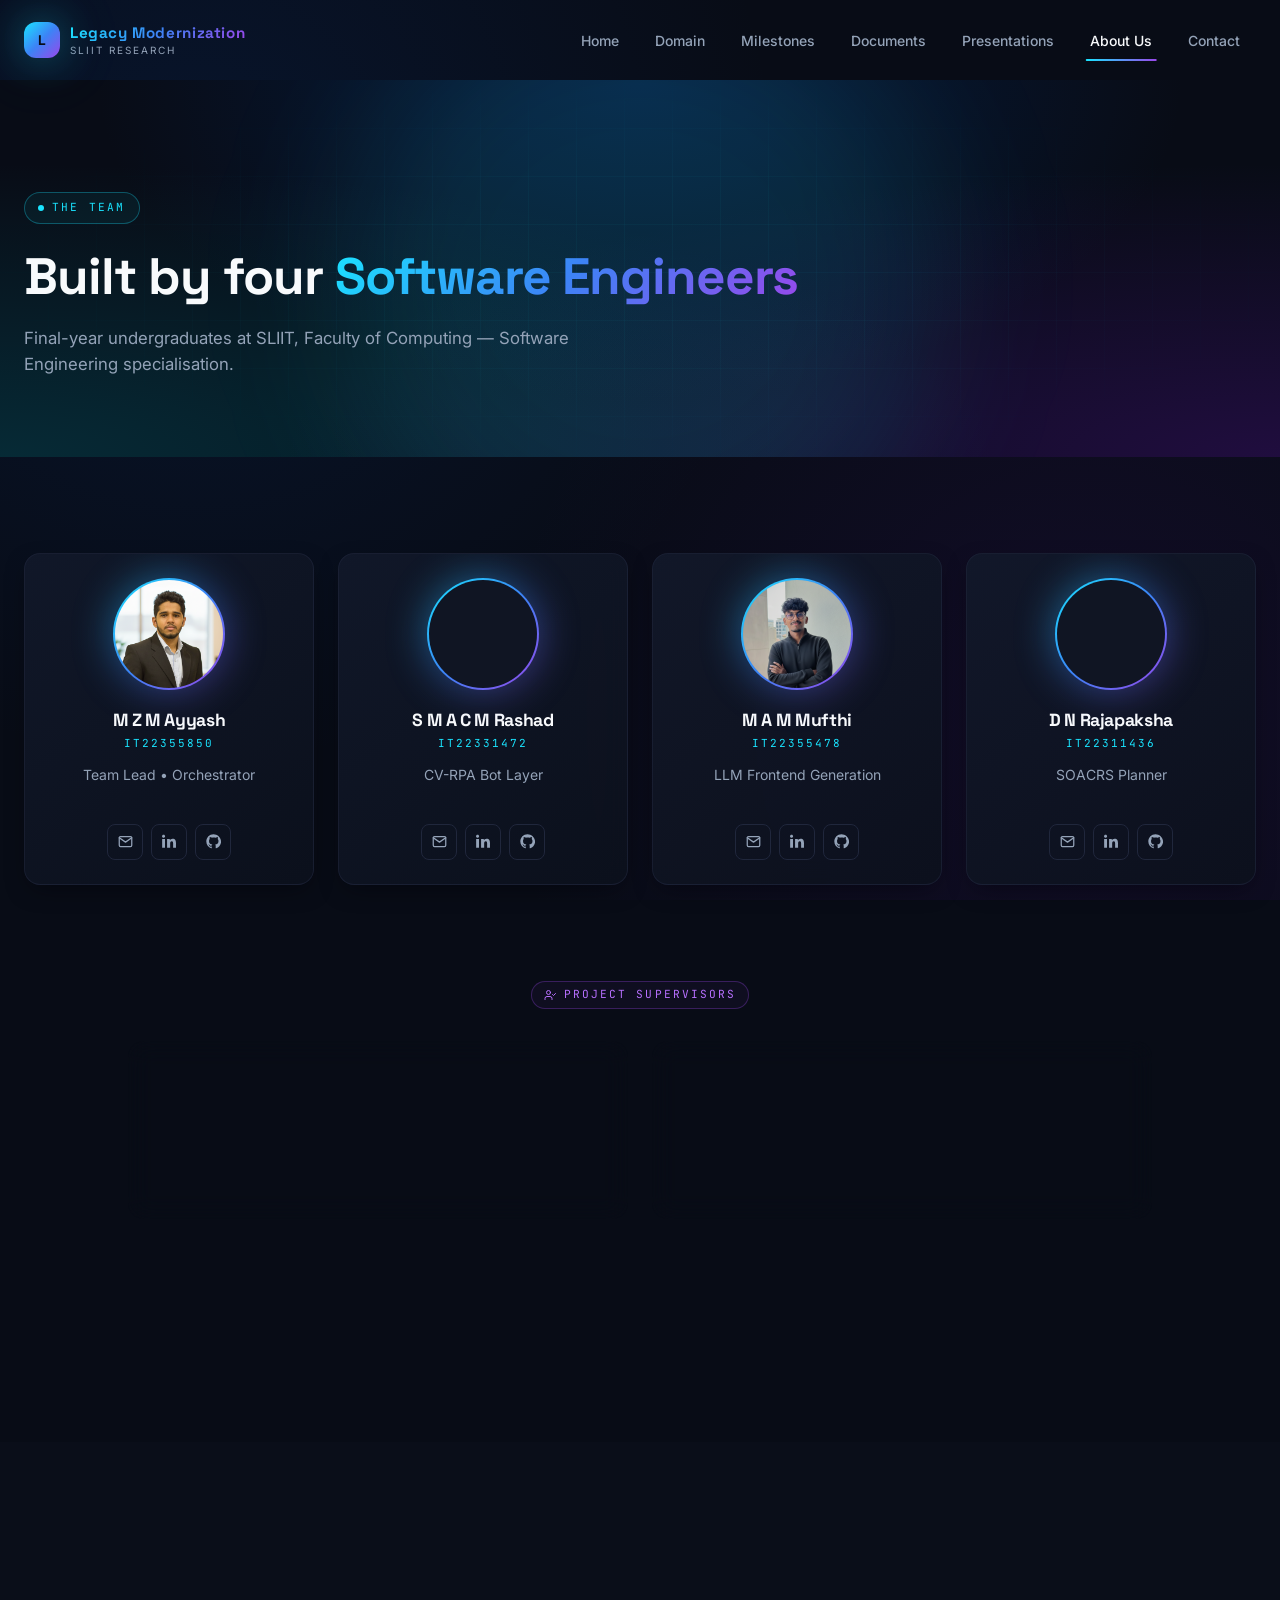
==== commit 268c37af: "add styling and assets for the about page" ====
--- a/public/static/about.html
+++ b/public/static/about.html
@@ -87,7 +87,7 @@
               <div class="avatar-wrap">
                 <div class="avatar-glow"></div>
                 <div class="avatar-ring">
-                  <div class="avatar-inner text-gradient">MA</div>
+                  <img src="profile-pics/ayyash.png" alt="M Z M Ayyash" class="avatar-photo" />
                 </div>
               </div>
               <h3>M Z M Ayyash</h3>
@@ -147,7 +147,7 @@
               <div class="avatar-wrap">
                 <div class="avatar-glow"></div>
                 <div class="avatar-ring">
-                  <div class="avatar-inner text-gradient">MM</div>
+                  <img src="profile-pics/mufthi.png" alt="M A M Mufthi" class="avatar-photo" />
                 </div>
               </div>
               <h3>M A M Mufthi</h3>
@@ -227,7 +227,9 @@
                   style="background:linear-gradient(135deg,hsl(var(--secondary)),hsl(var(--primary)));"></div>
                 <div class="avatar-ring"
                   style="background:linear-gradient(135deg,hsl(var(--secondary)),hsl(var(--primary)));">
-                  <div class="avatar-inner text-gradient">VJ</div>
+                  <div class="avatar-ring">
+                    <img src="profile-pics/vishanSir.jpg" alt="Mr. Vishan Jayasinghearachchi" class="avatar-photo" />
+                  </div>
                 </div>
               </div>
               <div class="sup-text-center">
@@ -248,7 +250,9 @@
                   style="background:linear-gradient(135deg,hsl(var(--primary)),hsl(var(--secondary)));"></div>
                 <div class="avatar-ring"
                   style="background:linear-gradient(135deg,hsl(var(--primary)),hsl(var(--secondary)));">
-                  <div class="avatar-inner text-gradient">DK</div>
+                  <div class="avatar-ring">
+                    <img src="profile-pics/DrDharshana.jpg" alt="Dr. Dharshana Kasthurirathna" class="avatar-photo" />
+                  </div>
                 </div>
               </div>
               <div class="sup-text-center">
--- a/public/static/styles.css
+++ b/public/static/styles.css
@@ -614,7 +614,7 @@
   background: var(--gradient-primary);
   padding: 2px;
 }
-.avatar-inner {
+.avatar-inner, .avatar-photo {
   width: 100%; height: 100%;
   border-radius: 9999px;
   background: hsl(var(--card));
@@ -622,6 +622,7 @@
   font-family: 'Space Grotesk', sans-serif;
   font-weight: 700;
   font-size: 1.5rem;
+  object-fit: cover;
 }
 .team-card h3 { font-size: 1.1rem; line-height: 1.2; }
 .team-id { font-family: 'JetBrains Mono', monospace; font-size: 0.69rem; text-transform: uppercase; letter-spacing: 0.18em; color: hsl(var(--primary)); margin-top: 0.25rem; }
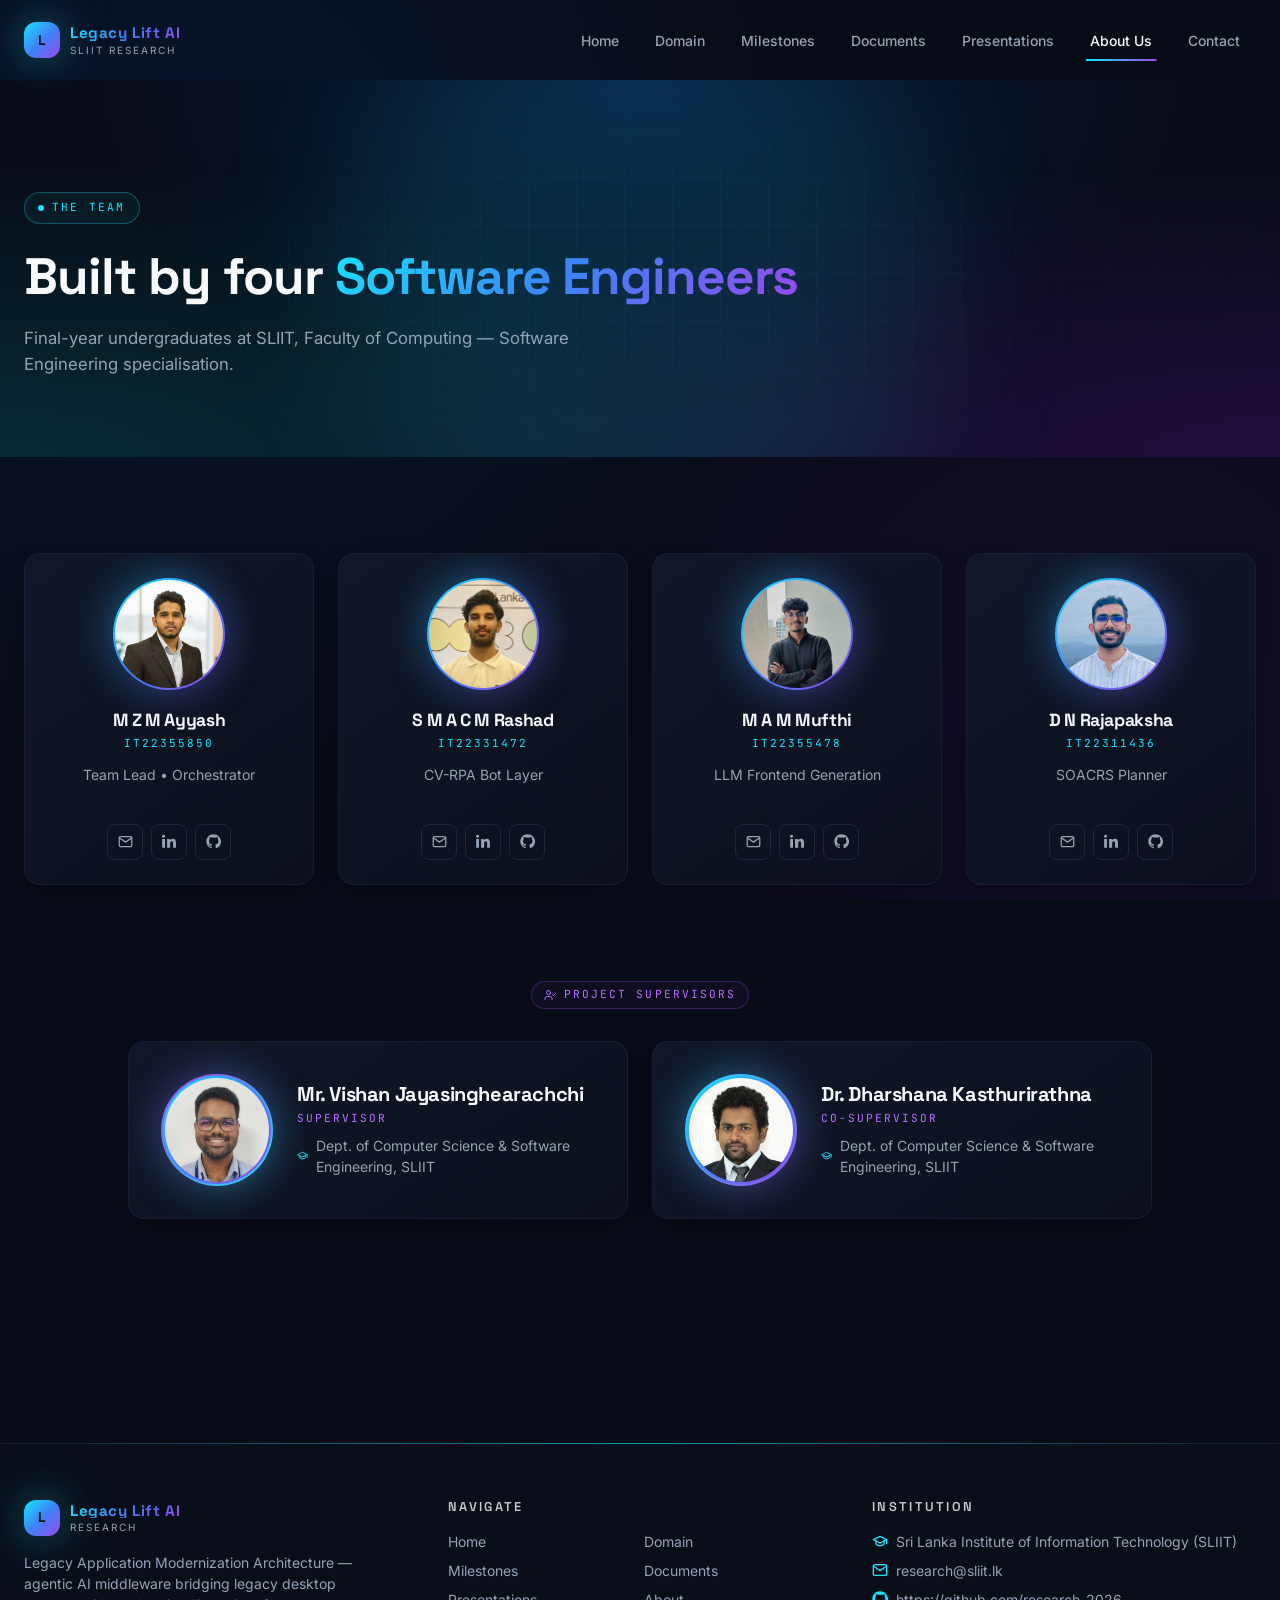
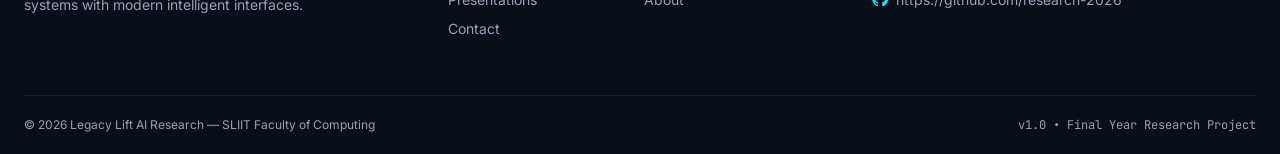
==== commit 50f0be06: "feat: add project presentation pages, documentation, and supporting assets" ====
--- a/public/static/about.html
+++ b/public/static/about.html
@@ -4,7 +4,7 @@
 <head>
   <meta charset="UTF-8" />
   <meta name="viewport" content="width=device-width, initial-scale=1.0" />
-  <title>About the Team — Legacy Modernization Research</title>
+  <title>About the Team — Legacy Lift AI Research</title>
   <meta name="description"
     content="Final-year undergraduates at SLIIT, Faculty of Computing — Software Engineering specialisation." />
   <link rel="preconnect" href="https://fonts.googleapis.com" />
@@ -22,7 +22,7 @@
       <div class="container">
         <nav class="nav" aria-label="Primary">
           <a class="brand" href="index.html"><span class="brand-mark">L</span><span class="brand-text"><span
-                class="brand-name brand-name-grad">Legacy Modernization</span><span class="brand-sub">SLIIT
+                class="brand-name brand-name-grad">Legacy Lift AI</span><span class="brand-sub">SLIIT
                 Research</span></span></a>
           <div class="nav-links">
             <a class="nav-link" data-nav="index.html" href="index.html">Home</a>
@@ -117,7 +117,7 @@
               <div class="avatar-wrap">
                 <div class="avatar-glow"></div>
                 <div class="avatar-ring">
-                  <div class="avatar-inner text-gradient">SR</div>
+                  <img src="profile-pics/rash.jpeg" alt="S M A C M Rashad" class="avatar-photo" />
                 </div>
               </div>
               <h3>S M A C M Rashad</h3>
@@ -177,7 +177,7 @@
               <div class="avatar-wrap">
                 <div class="avatar-glow"></div>
                 <div class="avatar-ring">
-                  <div class="avatar-inner text-gradient">DR</div>
+                  <img src="profile-pics/dumindu.jpg" alt="D N Rajapaksha" class="avatar-photo" />
                 </div>
               </div>
               <h3>D N Rajapaksha</h3>
@@ -275,7 +275,7 @@
         <div class="footer-grid">
           <div>
             <a class="brand" href="index.html"><span class="brand-mark">L</span><span class="brand-text"><span
-                  class="brand-name brand-name-grad">Legacy Modernization</span><span
+                  class="brand-name brand-name-grad">Legacy Lift AI</span><span
                   class="brand-sub">Research</span></span></a>
             <p class="footer-blurb">Legacy Application Modernization Architecture — agentic AI middleware bridging
               legacy desktop systems with modern intelligent interfaces.</p>
@@ -309,7 +309,7 @@
           </div>
         </div>
         <div class="footer-bottom">
-          <p>© <span data-year>2025</span> Legacy Modernization Research — SLIIT Faculty of Computing</p>
+          <p>© <span data-year>2025</span> Legacy Lift AI Research — SLIIT Faculty of Computing</p>
           <p class="font-mono">v1.0 • Final Year Research Project</p>
         </div>
       </div>
